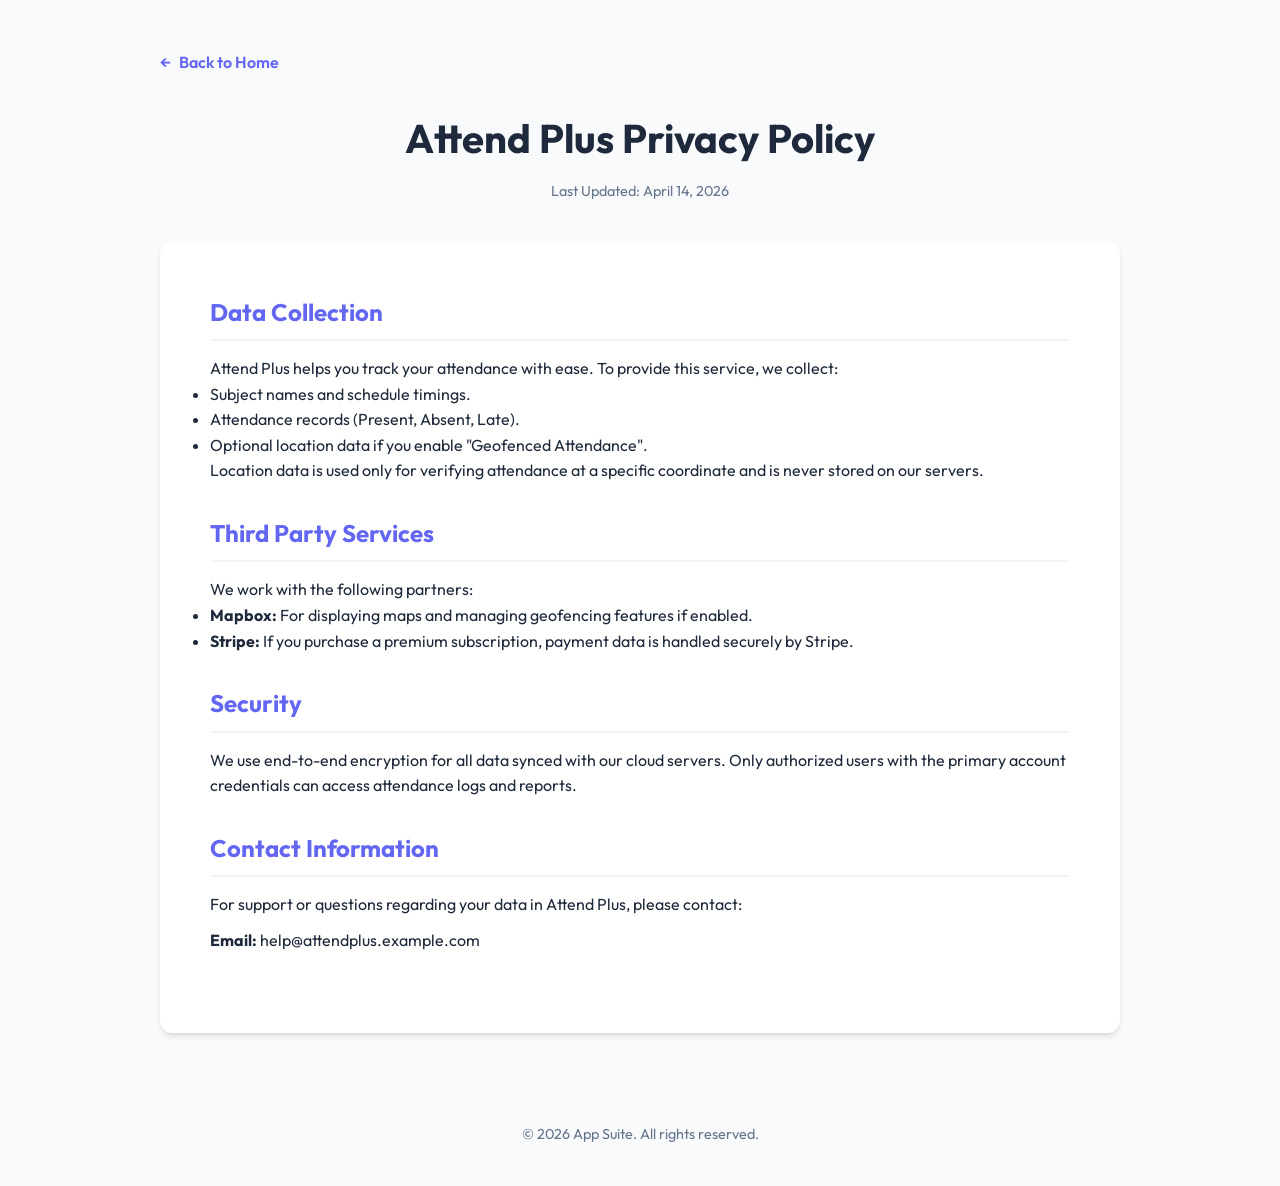
==== attendplus.html @ 28975a60 "added apps" ====
<!DOCTYPE html>
<html lang="en">
<head>
    <meta charset="UTF-8">
    <meta name="viewport" content="width=device-width, initial-scale=1.0">
    <title>Privacy Policy - Attend Plus</title>
    <link rel="stylesheet" href="style.css">
</head>
<body>

    <main class="container" style="padding-top: 50px;">
        <a href="index.html" class="back-link">Back to Home</a>

        <div class="policy-header">
            <h1>Attend Plus Privacy Policy</h1>
            <p class="last-updated">Last Updated: April 14, 2026</p>
        </div>

        <div class="content-box">
            <section class="policy-section">
                <h2>Data Collection</h2>
                <p>Attend Plus helps you track your attendance with ease. To provide this service, we collect:</p>
                <ul>
                    <li>Subject names and schedule timings.</li>
                    <li>Attendance records (Present, Absent, Late).</li>
                    <li>Optional location data if you enable "Geofenced Attendance".</li>
                </ul>
                <p>Location data is used only for verifying attendance at a specific coordinate and is never stored on our servers.</p>
            </section>

            <section class="policy-section">
                <h2>Third Party Services</h2>
                <p>We work with the following partners:</p>
                <ul>
                    <li><strong>Mapbox:</strong> For displaying maps and managing geofencing features if enabled.</li>
                    <li><strong>Stripe:</strong> If you purchase a premium subscription, payment data is handled securely by Stripe.</li>
                </ul>
            </section>

            <section class="policy-section">
                <h2>Security</h2>
                <p>We use end-to-end encryption for all data synced with our cloud servers. Only authorized users with the primary account credentials can access attendance logs and reports.</p>
            </section>

            <section class="policy-section">
                <h2>Contact Information</h2>
                <p>For support or questions regarding your data in Attend Plus, please contact:</p>
                <p style="margin-top: 10px;"><strong>Email:</strong> help@attendplus.example.com</p>
            </section>
        </div>
    </main>

    <footer>
        <div class="container">
            <p>&copy; 2026 App Suite. All rights reserved.</p>
        </div>
    </footer>

</body>
</html>
---- style.css ----
@import url('https://fonts.googleapis.com/css2?family=Outfit:wght@300;400;600;700&display=swap');

:root {
    --primary: #6366f1;
    --primary-hover: #4f46e5;
    --secondary: #64748b;
    --bg: #f8fafc;
    --card-bg: #ffffff;
    --text: #1e293b;
    --text-light: #64748b;
    --white: #ffffff;
    --shadow: 0 4px 6px -1px rgb(0 0 0 / 0.1), 0 2px 4px -2px rgb(0 0 0 / 0.1);
    --shadow-lg: 0 10px 15px -3px rgb(0 0 0 / 0.1), 0 4px 6px -4px rgb(0 0 0 / 0.1);
    --radius: 12px;
    --max-width: 1000px;
}

* {
    margin: 0;
    padding: 0;
    box-sizing: border-box;
}

body {
    font-family: 'Outfit', sans-serif;
    background-color: var(--bg);
    color: var(--text);
    line-height: 1.6;
}

.container {
    max-width: var(--max-width);
    margin: 0 auto;
    padding: 0 20px;
}

/* Hero Section */
.hero {
    background: linear-gradient(135deg, #6366f1 0%, #a855f7 100%);
    color: var(--white);
    padding: 80px 0;
    text-align: center;
    margin-bottom: 50px;
    border-radius: 0 0 40px 40px;
}

.hero h1 {
    font-size: 3rem;
    font-weight: 700;
    margin-bottom: 10px;
    letter-spacing: -0.025em;
}

.hero p {
    font-size: 1.25rem;
    opacity: 0.9;
    max-width: 600px;
    margin: 0 auto;
}

/* App Grid */
.app-grid {
    display: grid;
    grid-template-columns: repeat(auto-fit, minmax(300px, 1fr));
    gap: 30px;
    margin-bottom: 80px;
}

.app-card {
    background: var(--card-bg);
    border-radius: var(--radius);
    padding: 30px;
    text-align: center;
    text-decoration: none;
    color: inherit;
    box-shadow: var(--shadow);
    transition: all 0.3s ease;
    border: 1px solid rgba(0,0,0,0.05);
    display: flex;
    flex-direction: column;
    align-items: center;
}

.app-card:hover {
    transform: translateY(-8px);
    box-shadow: var(--shadow-lg);
    border-color: var(--primary);
}

.app-icon {
    width: 64px;
    height: 64px;
    background: #f1f5f9;
    border-radius: 16px;
    margin-bottom: 20px;
    display: flex;
    align-items: center;
    justify-content: center;
    font-size: 2rem;
    overflow: hidden;
}

.image-icon {
    background: #f1f5f9; /* Subtle background for transparency */
}

.image-icon img {
    width: 100%;
    height: 100%;
    object-fit: contain; /* Changed to contain to ensure full icon is visible */
    padding: 10px; /* Add some padding for the icons */
}

.app-card h2 {
    font-size: 1.5rem;
    margin-bottom: 10px;
    color: var(--text);
}

.app-card p {
    color: var(--text-light);
    font-size: 0.95rem;
    margin-bottom: 20px;
}

.btn {
    display: inline-block;
    background-color: var(--primary);
    color: var(--white);
    padding: 10px 24px;
    border-radius: 8px;
    text-decoration: none;
    font-weight: 600;
    transition: background 0.2s;
}

.app-card:hover .btn {
    background-color: var(--primary-hover);
}

/* Policy Content */
.policy-header {
    margin-bottom: 40px;
    text-align: center;
}

.policy-header h1 {
    font-size: 2.5rem;
    margin-bottom: 10px;
}

.last-updated {
    color: var(--text-light);
    font-size: 0.9rem;
}

.content-box {
    background: var(--card-bg);
    padding: 50px;
    border-radius: var(--radius);
    box-shadow: var(--shadow);
    margin-bottom: 50px;
}

.policy-section {
    margin-bottom: 30px;
}

.policy-section h2 {
    font-size: 1.5rem;
    margin-bottom: 15px;
    color: var(--primary);
    border-bottom: 2px solid #f1f5f9;
    padding-bottom: 8px;
}

.back-link {
    display: inline-flex;
    align-items: center;
    color: var(--primary);
    text-decoration: none;
    font-weight: 600;
    margin-bottom: 30px;
    transition: opacity 0.2s;
}

.back-link:hover {
    opacity: 0.8;
}

.back-link::before {
    content: '←';
    margin-right: 8px;
}

footer {
    text-align: center;
    padding: 40px 0;
    color: var(--text-light);
    font-size: 0.9rem;
}

/* Animations */
@keyframes fadeIn {
    from { opacity: 0; transform: translateY(20px); }
    to { opacity: 1; transform: translateY(0); }
}

.app-card {
    animation: fadeIn 0.5s ease forwards;
}

/* Responsive */
@media (max-width: 640px) {
    .hero h1 {
        font-size: 2.2rem;
    }
    .content-box {
        padding: 30px 20px;
    }
}
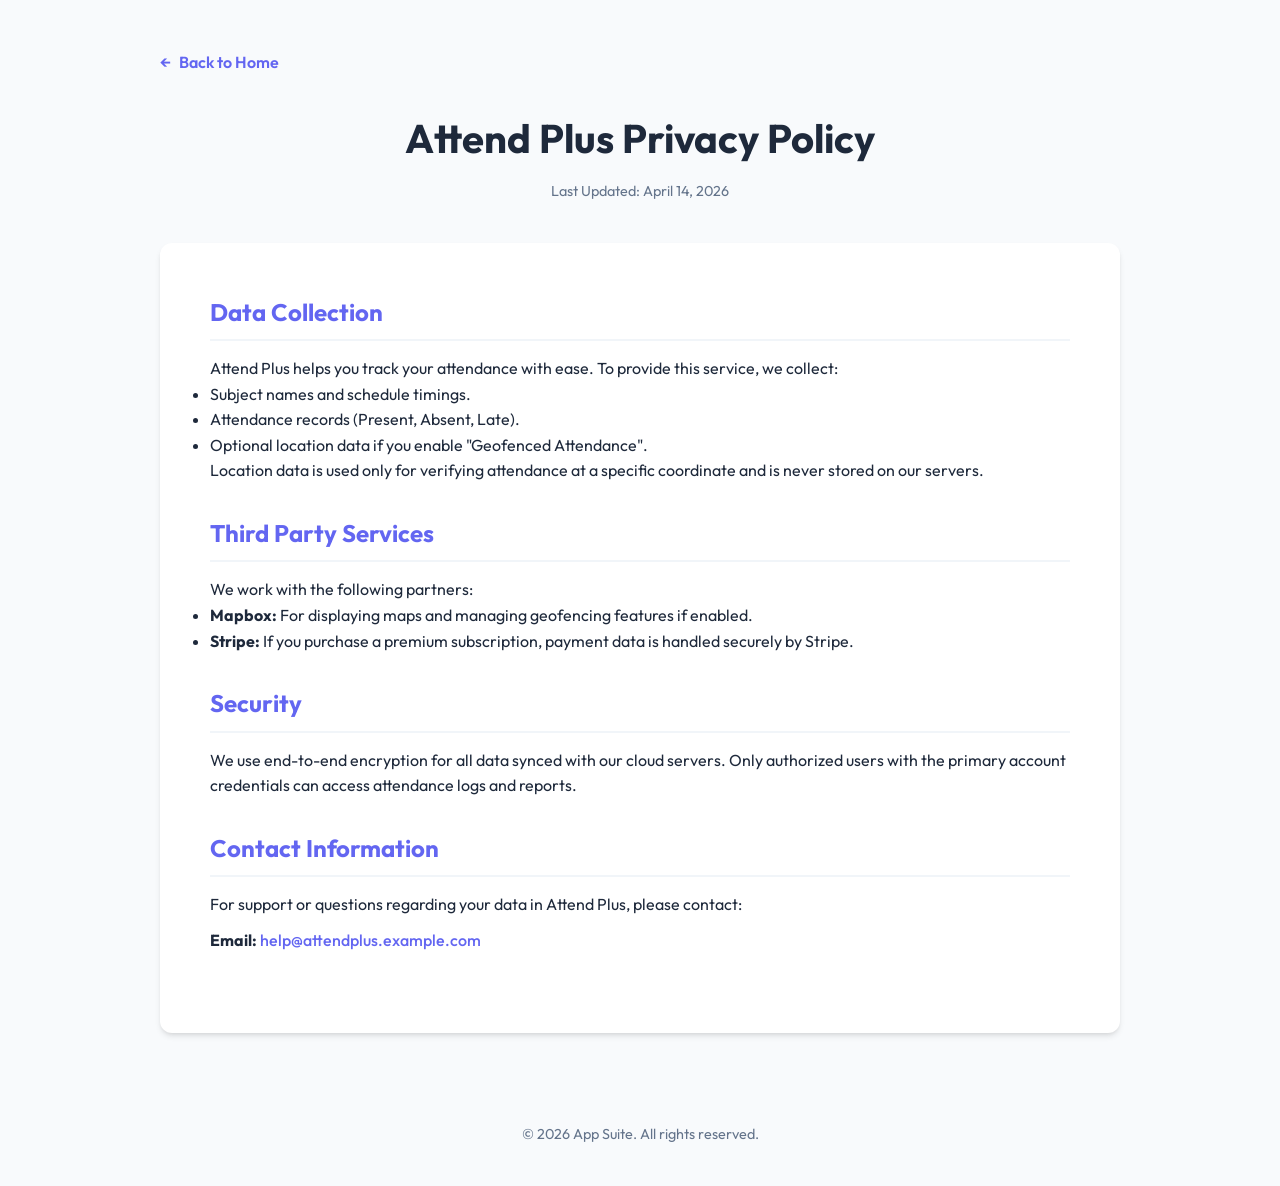
==== commit 1b59561a: "added open to mail" ====
--- a/attendplus.html
+++ b/attendplus.html
@@ -45,7 +45,7 @@
             <section class="policy-section">
                 <h2>Contact Information</h2>
                 <p>For support or questions regarding your data in Attend Plus, please contact:</p>
-                <p style="margin-top: 10px;"><strong>Email:</strong> help@attendplus.example.com</p>
+                <p style="margin-top: 10px;"><strong>Email:</strong> <a href="mailto:help@attendplus.example.com">help@attendplus.example.com</a></p>
             </section>
         </div>
     </main>
--- a/style.css
+++ b/style.css
@@ -193,6 +193,16 @@
     margin-right: 8px;
 }
 
+.content-box a {
+    color: var(--primary);
+    text-decoration: none;
+    font-weight: 500;
+}
+
+.content-box a:hover {
+    text-decoration: underline;
+}
+
 footer {
     text-align: center;
     padding: 40px 0;
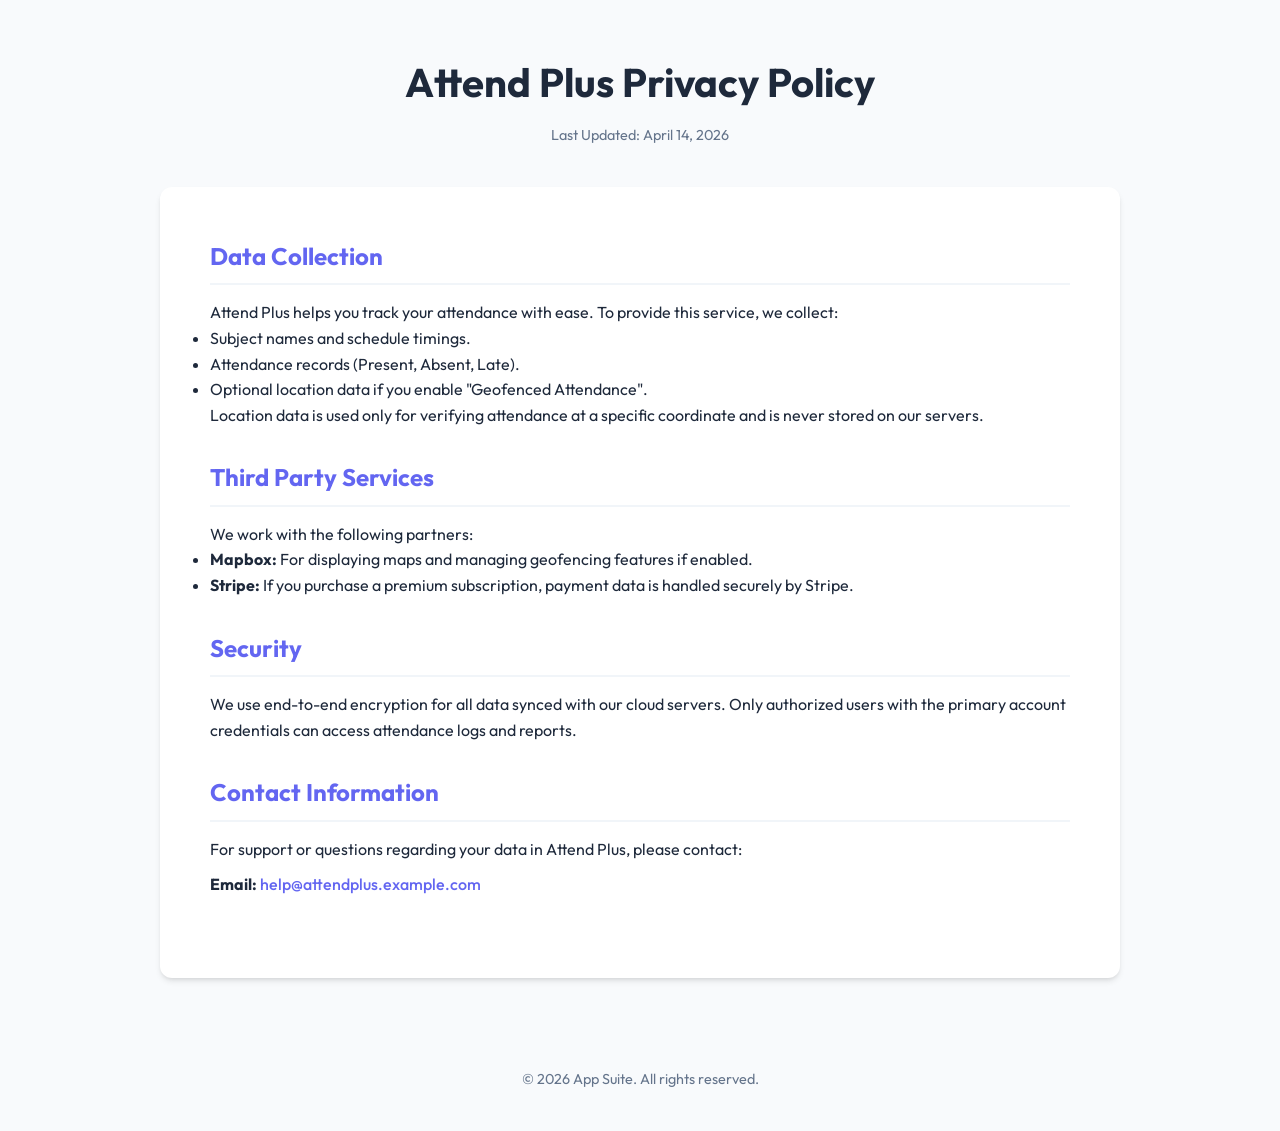
==== commit 08a38b57: "removed back to home" ====
--- a/attendplus.html
+++ b/attendplus.html
@@ -9,7 +9,6 @@
 <body>
 
     <main class="container" style="padding-top: 50px;">
-        <a href="index.html" class="back-link">Back to Home</a>
 
         <div class="policy-header">
             <h1>Attend Plus Privacy Policy</h1>
--- a/style.css
+++ b/style.css
@@ -174,25 +174,6 @@
     padding-bottom: 8px;
 }
 
-.back-link {
-    display: inline-flex;
-    align-items: center;
-    color: var(--primary);
-    text-decoration: none;
-    font-weight: 600;
-    margin-bottom: 30px;
-    transition: opacity 0.2s;
-}
-
-.back-link:hover {
-    opacity: 0.8;
-}
-
-.back-link::before {
-    content: '←';
-    margin-right: 8px;
-}
-
 .content-box a {
     color: var(--primary);
     text-decoration: none;
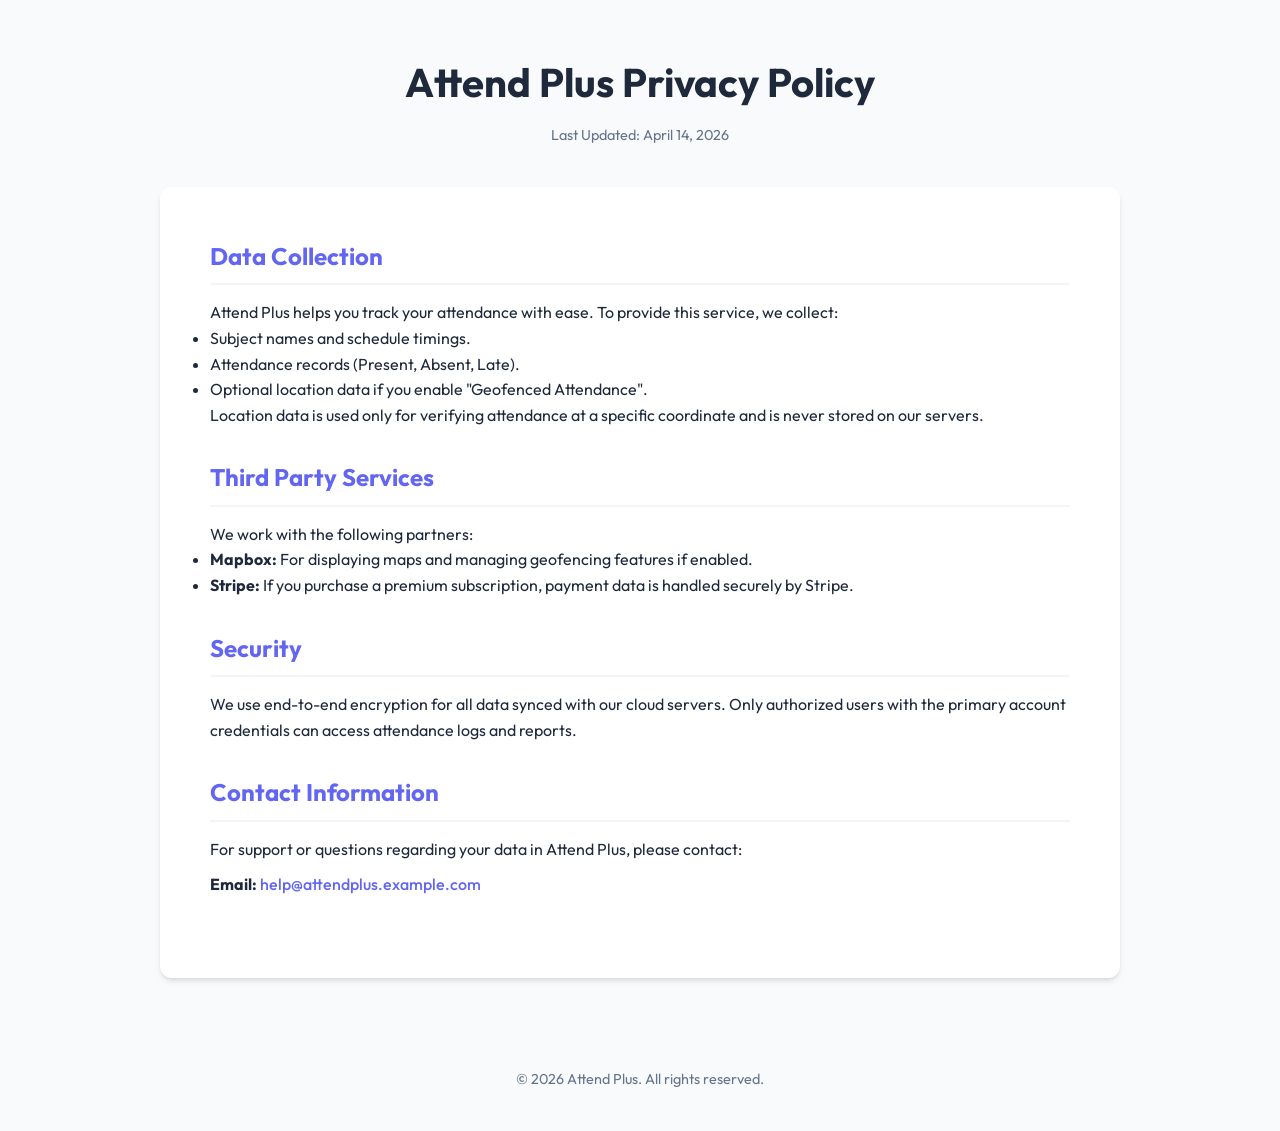
==== commit 79f7f687: "updated copyright titles" ====
--- a/attendplus.html
+++ b/attendplus.html
@@ -51,7 +51,7 @@
 
     <footer>
         <div class="container">
-            <p>&copy; 2026 App Suite. All rights reserved.</p>
+            <p>&copy; 2026 Attend Plus. All rights reserved.</p>
         </div>
     </footer>
 
